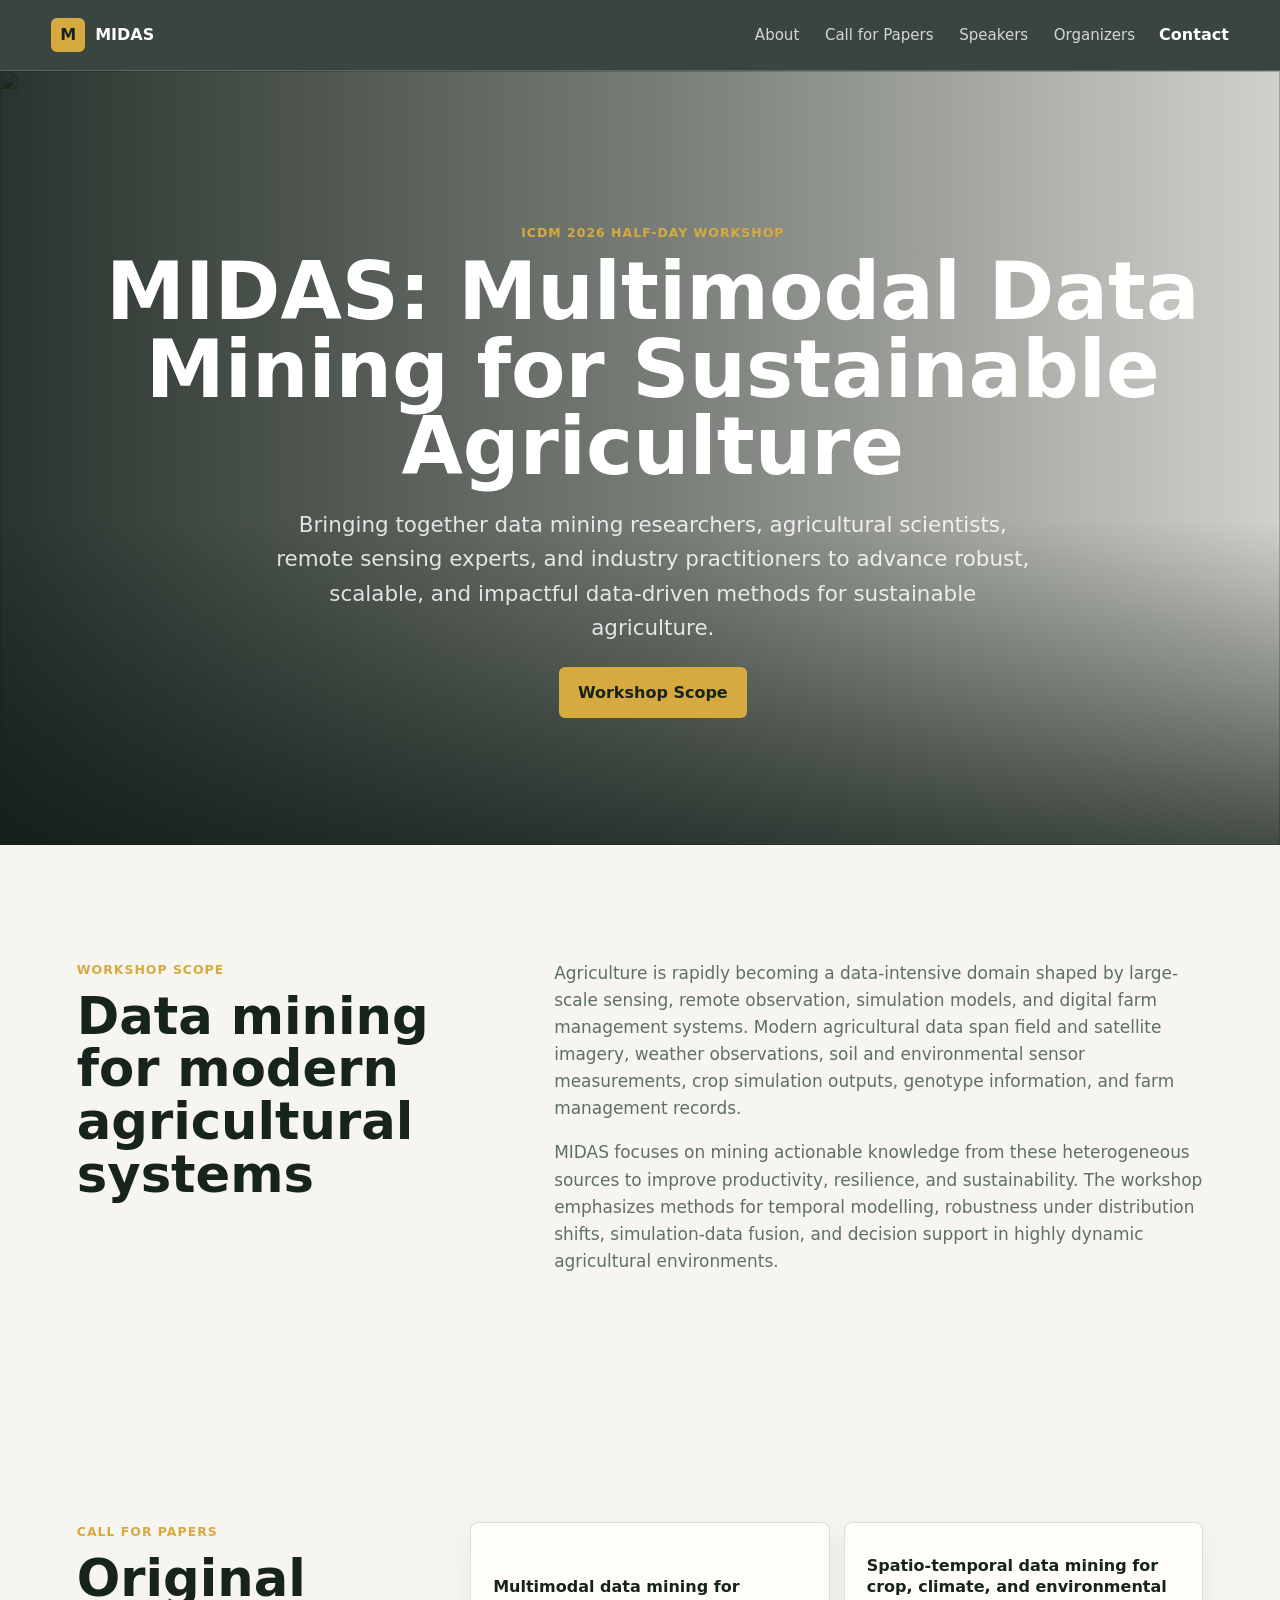
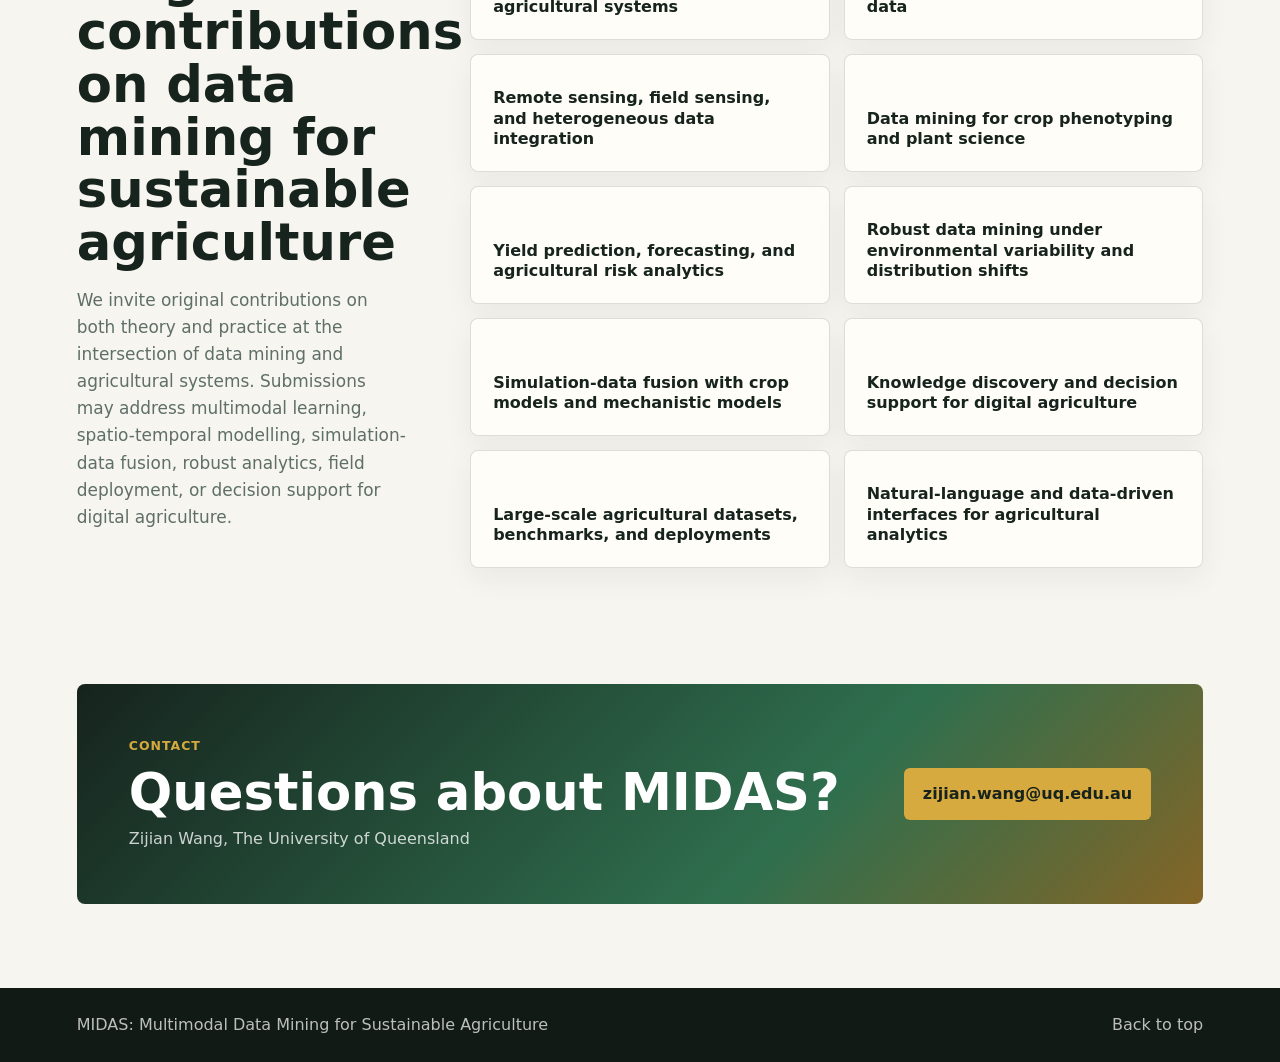
==== index.html @ 63b59623 "landing page" ====
<!doctype html>
<html lang="en">
  <head>
    <meta charset="utf-8">
    <meta name="viewport" content="width=device-width, initial-scale=1">
    <meta
      name="description"
      content="MIDAS: Multimodal Data Mining for Sustainable Agriculture, a half-day ICDM 2026 workshop."
    >
    <title>MIDAS | ICDM 2026 Workshop</title>
    <link rel="preconnect" href="https://images.unsplash.com">
    <link rel="stylesheet" href="styles.css">
  </head>
  <body>
    <header class="site-header">
      <a class="brand" href="index.html" aria-label="MIDAS home">
        <span class="brand-mark">M</span>
        <span>MIDAS</span>
      </a>
      <nav class="nav" aria-label="Primary navigation">
        <a href="index.html#about">About</a>
        <a href="index.html#cfp">Call for Papers</a>
        <a href="speakers.html">Speakers</a>
        <a href="organizers.html">Organizers</a>
      </nav>
      <a class="nav-cta" href="mailto:zijian.wang@uq.edu.au">Contact</a>
    </header>

    <main id="top">
      <section class="hero" aria-labelledby="hero-title">
        <div class="hero-media" aria-hidden="true">
          <img
            src="https://images.unsplash.com/photo-1500382017468-9049fed747ef?auto=format&fit=crop&w=1800&q=80"
            alt=""
          >
        </div>
        <div class="hero-overlay"></div>
        <div class="hero-content">
          <p class="eyebrow">ICDM 2026 Half-Day Workshop</p>
          <h1 id="hero-title">MIDAS: Multimodal Data Mining for Sustainable Agriculture</h1>
          <p class="hero-copy">
            Bringing together data mining researchers, agricultural scientists, remote sensing experts, and
            industry practitioners to advance robust, scalable, and impactful data-driven methods for sustainable
            agriculture.
          </p>
          <div class="hero-actions">
            <a class="button primary" href="#about">Workshop Scope</a>
          </div>
        </div>
      </section>

      <section class="section split" id="about">
        <div>
          <p class="eyebrow">Workshop Scope</p>
          <h2>Data mining for modern agricultural systems</h2>
        </div>
        <div class="section-copy">
          <p>
            Agriculture is rapidly becoming a data-intensive domain shaped by large-scale sensing, remote
            observation, simulation models, and digital farm management systems. Modern agricultural data span
            field and satellite imagery, weather observations, soil and environmental sensor measurements, crop
            simulation outputs, genotype information, and farm management records.
          </p>
          <p>
            MIDAS focuses on mining actionable knowledge from these heterogeneous sources to improve
            productivity, resilience, and sustainability. The workshop emphasizes methods for temporal
            modelling, robustness under distribution shifts, simulation-data fusion, and decision support in
            highly dynamic agricultural environments.
          </p>
        </div>
      </section>

      <section class="section cfp-section" id="cfp">
        <div>
          <p class="eyebrow">Call for Papers</p>
          <h2>Original contributions on data mining for sustainable agriculture</h2>
          <p class="section-copy">
            We invite original contributions on both theory and practice at the intersection of data mining and
            agricultural systems. Submissions may address multimodal learning, spatio-temporal modelling,
            simulation-data fusion, robust analytics, field deployment, or decision support for digital agriculture.
          </p>
        </div>
        <div class="topic-grid">
          <article>Multimodal data mining for agricultural systems</article>
          <article>Spatio-temporal data mining for crop, climate, and environmental data</article>
          <article>Remote sensing, field sensing, and heterogeneous data integration</article>
          <article>Data mining for crop phenotyping and plant science</article>
          <article>Yield prediction, forecasting, and agricultural risk analytics</article>
          <article>Robust data mining under environmental variability and distribution shifts</article>
          <article>Simulation-data fusion with crop models and mechanistic models</article>
          <article>Knowledge discovery and decision support for digital agriculture</article>
          <article>Large-scale agricultural datasets, benchmarks, and deployments</article>
          <article>Natural-language and data-driven interfaces for agricultural analytics</article>
        </div>
      </section>

      <section class="contact-band">
        <div>
          <p class="eyebrow">Contact</p>
          <h2>Questions about MIDAS?</h2>
          <p>Zijian Wang, The University of Queensland</p>
        </div>
        <a class="button primary" href="mailto:zijian.wang@uq.edu.au">zijian.wang@uq.edu.au</a>
      </section>
    </main>

    <footer class="site-footer">
      <p>MIDAS: Multimodal Data Mining for Sustainable Agriculture</p>
      <a href="index.html#top">Back to top</a>
    </footer>
  </body>
</html>
---- styles.css ----
:root {
  --ink: #17231d;
  --muted: #5e6f67;
  --paper: #f7f5ef;
  --paper-strong: #fffdf7;
  --leaf: #2f6f4e;
  --field: #d7aa3f;
  --water: #2d6c88;
  --clay: #a6583c;
  --line: rgba(23, 35, 29, 0.14);
  --shadow: 0 18px 60px rgba(22, 38, 28, 0.14);
}

* {
  box-sizing: border-box;
}

html {
  scroll-behavior: smooth;
}

body {
  margin: 0;
  color: var(--ink);
  background: var(--paper);
  font-family: Inter, ui-sans-serif, system-ui, -apple-system, BlinkMacSystemFont, "Segoe UI", sans-serif;
  line-height: 1.6;
}

a {
  color: inherit;
  text-decoration: none;
}

.site-header {
  position: sticky;
  top: 0;
  z-index: 10;
  display: flex;
  align-items: center;
  gap: 24px;
  padding: 14px clamp(18px, 4vw, 54px);
  border-bottom: 1px solid rgba(255, 255, 255, 0.18);
  color: #fff;
  background: rgba(23, 35, 29, 0.84);
  backdrop-filter: blur(18px);
}

.brand,
.nav {
  display: flex;
  align-items: center;
}

.brand {
  gap: 10px;
  font-weight: 800;
  letter-spacing: 0;
  margin-right: auto;
}

.brand-mark {
  display: grid;
  width: 34px;
  height: 34px;
  place-items: center;
  color: var(--ink);
  background: var(--field);
  border-radius: 6px;
}

.nav {
  justify-content: flex-end;
  gap: clamp(12px, 2vw, 28px);
  color: rgba(255, 255, 255, 0.78);
  font-size: 0.94rem;
}

.nav a,
.nav-cta {
  padding: 8px 0;
}

.nav a:hover,
.nav a[aria-current="page"],
.nav-cta:hover,
.site-footer a:hover {
  color: var(--field);
}

.nav-cta {
  color: #fff;
  font-weight: 700;
}

.hero {
  position: relative;
  min-height: 86vh;
  display: grid;
  align-items: center;
  justify-items: center;
  overflow: hidden;
  padding: 112px clamp(20px, 6vw, 84px) 86px;
  color: #fff;
}

.hero-media,
.hero-media img,
.hero-overlay {
  position: absolute;
  inset: 0;
}

.hero-media img {
  width: 100%;
  height: 100%;
  object-fit: cover;
}

.hero-overlay {
  background:
    linear-gradient(90deg, rgba(13, 24, 18, 0.88), rgba(13, 24, 18, 0.54) 52%, rgba(13, 24, 18, 0.16)),
    linear-gradient(0deg, rgba(13, 24, 18, 0.72), transparent 42%);
}

.hero-content {
  position: relative;
  width: min(1320px, 90vw);
  text-align: center;
}

.eyebrow {
  margin: 0 0 10px;
  color: var(--field);
  font-size: 0.78rem;
  font-weight: 900;
  letter-spacing: 0.08em;
  text-transform: uppercase;
}

h1,
h2,
h3,
p {
  margin-top: 0;
}

h1 {
  max-width: 1320px;
  margin-bottom: 22px;
  font-size: clamp(3.2rem, 6.2vw, 5.7rem);
  line-height: 0.98;
  letter-spacing: 0;
}

h2 {
  margin-bottom: 18px;
  font-size: clamp(2rem, 4vw, 3.7rem);
  line-height: 1.03;
  letter-spacing: 0;
}

h3 {
  margin-bottom: 8px;
  font-size: 1.18rem;
  line-height: 1.25;
}

.hero-copy {
  max-width: 760px;
  margin-right: auto;
  margin-left: auto;
  color: rgba(255, 255, 255, 0.84);
  font-size: clamp(1.05rem, 2vw, 1.34rem);
}

.hero-actions,
.contact-band {
  display: flex;
  align-items: center;
  gap: 14px;
  flex-wrap: wrap;
}

.hero-actions {
  justify-content: center;
}

.button {
  display: inline-flex;
  align-items: center;
  justify-content: center;
  min-height: 46px;
  padding: 12px 18px;
  border: 1px solid transparent;
  border-radius: 6px;
  font-weight: 800;
}

.button.primary {
  color: var(--ink);
  background: var(--field);
}

.button.secondary {
  color: #fff;
  border-color: rgba(255, 255, 255, 0.42);
  background: rgba(255, 255, 255, 0.08);
}

.section {
  padding: clamp(64px, 9vw, 118px) clamp(20px, 6vw, 84px);
}

.subpage-hero {
  padding: clamp(108px, 15vw, 168px) clamp(20px, 6vw, 84px) clamp(54px, 8vw, 86px);
  color: #fff;
  background:
    linear-gradient(90deg, rgba(18, 34, 25, 0.94), rgba(47, 111, 78, 0.82)),
    url("https://images.unsplash.com/photo-1500382017468-9049fed747ef?auto=format&fit=crop&w=1600&q=80") center / cover;
}

.subpage-hero h1 {
  max-width: 760px;
  margin-bottom: 16px;
}

.subpage-hero p:not(.eyebrow) {
  max-width: 760px;
  color: rgba(255, 255, 255, 0.82);
  font-size: clamp(1.05rem, 2vw, 1.3rem);
}

.split {
  display: grid;
  grid-template-columns: minmax(240px, 0.75fr) minmax(300px, 1.25fr);
  gap: clamp(32px, 7vw, 88px);
  align-items: start;
}

.section-copy {
  color: var(--muted);
  font-size: 1.06rem;
}

.section-heading {
  max-width: 780px;
  margin-bottom: 32px;
}

.cfp-section {
  display: grid;
  grid-template-columns: minmax(280px, 0.62fr) minmax(420px, 1.38fr);
  gap: clamp(30px, 5vw, 68px);
  align-items: start;
}

.topic-grid,
.people-grid {
  display: grid;
  grid-template-columns: repeat(2, minmax(0, 1fr));
  gap: 14px;
}

.topic-grid article,
.person-card,
.organizer-list article {
  border: 1px solid var(--line);
  border-radius: 8px;
  background: var(--paper-strong);
  box-shadow: 0 10px 30px rgba(22, 38, 28, 0.06);
}

.topic-grid article {
  min-height: 118px;
  padding: 22px;
  display: flex;
  align-items: end;
  font-weight: 800;
  line-height: 1.28;
}

.people-section {
  background: #fbfaf6;
}

.people-grid.compact {
  grid-template-columns: repeat(2, minmax(220px, 420px));
}

.person-card {
  padding: 24px;
}

.feature-card {
  min-height: 220px;
  display: flex;
  flex-direction: column;
  justify-content: end;
  padding: clamp(28px, 5vw, 46px);
}

.feature-card h2 {
  margin-bottom: 10px;
  font-size: clamp(1.8rem, 3vw, 3rem);
}

.person-card p,
.organizer-list p {
  margin-bottom: 0;
  color: var(--muted);
}

.organizer-list {
  display: grid;
  grid-template-columns: repeat(3, minmax(0, 1fr));
  gap: 14px;
}

.organizer-list article {
  padding: 22px;
}

.contact-band {
  justify-content: space-between;
  margin: 0 clamp(20px, 6vw, 84px) clamp(54px, 7vw, 84px);
  padding: clamp(28px, 5vw, 52px);
  color: #fff;
  background: linear-gradient(135deg, #16231d, #2f6f4e 64%, #846526);
  border-radius: 8px;
}

.contact-band h2 {
  margin-bottom: 8px;
}

.contact-band p:last-child {
  margin-bottom: 0;
  color: rgba(255, 255, 255, 0.78);
}

.site-footer {
  display: flex;
  align-items: center;
  justify-content: space-between;
  gap: 20px;
  padding: 24px clamp(20px, 6vw, 84px);
  color: rgba(255, 255, 255, 0.72);
  background: #111a15;
}

.site-footer p {
  margin: 0;
}

@media (max-width: 900px) {
  .site-header {
    flex-wrap: wrap;
  }

  .nav {
    order: 3;
    width: 100%;
    justify-content: flex-end;
    overflow-x: auto;
    padding-bottom: 2px;
  }

  .split,
  .cfp-section,
  .organizer-list {
    grid-template-columns: 1fr;
  }

  .hero {
    min-height: 78vh;
  }
}

@media (max-width: 680px) {
  .site-header {
    gap: 10px;
    padding: 12px 16px;
  }

  .brand {
    font-size: 0.95rem;
  }

  .nav {
    gap: 16px;
    font-size: 0.86rem;
  }

  .nav-cta {
    font-size: 0.9rem;
  }

  .hero {
    padding: 132px 20px 42px;
  }

  h1 {
    font-size: clamp(2.6rem, 15vw, 4.2rem);
  }

  .topic-grid,
  .people-grid,
  .people-grid.compact {
    grid-template-columns: 1fr;
  }

  .topic-grid article {
    min-height: 92px;
  }

  .site-footer {
    display: block;
  }

  .site-footer a {
    display: inline-block;
    margin-top: 10px;
  }
}
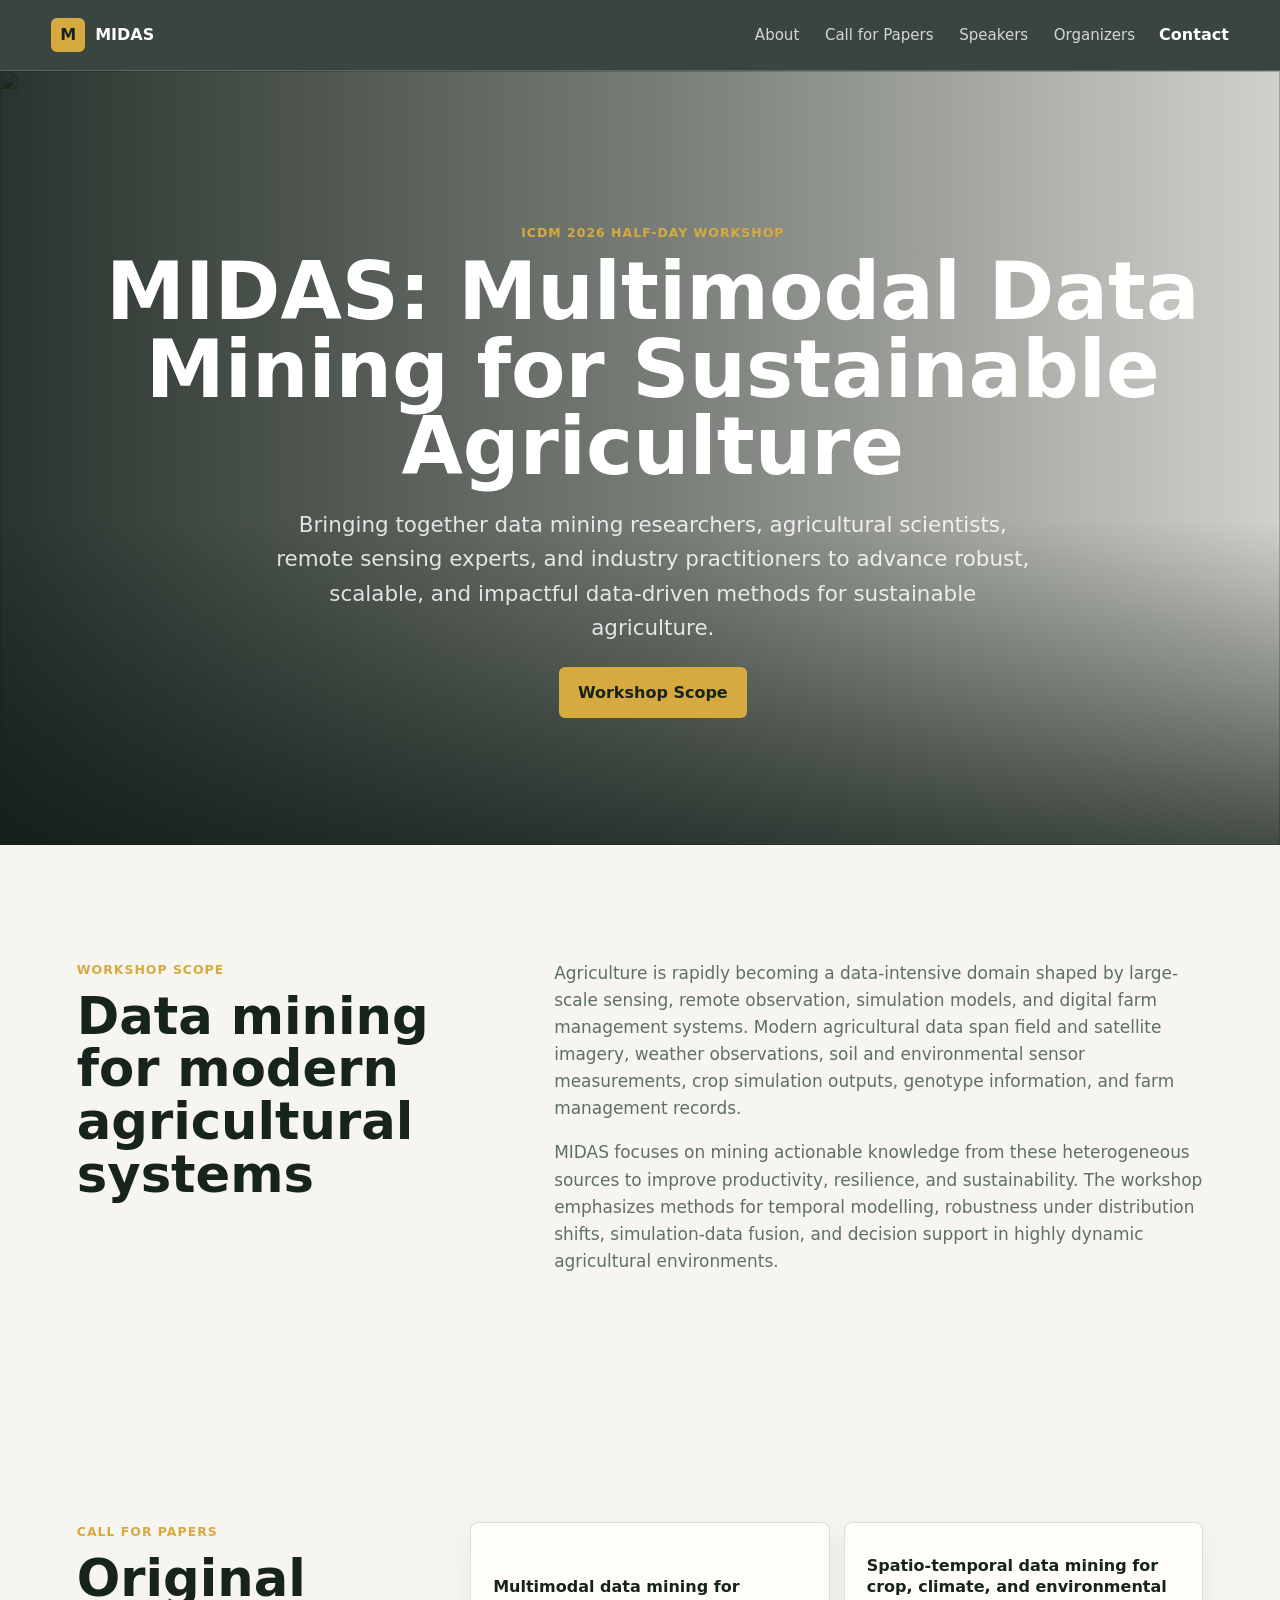
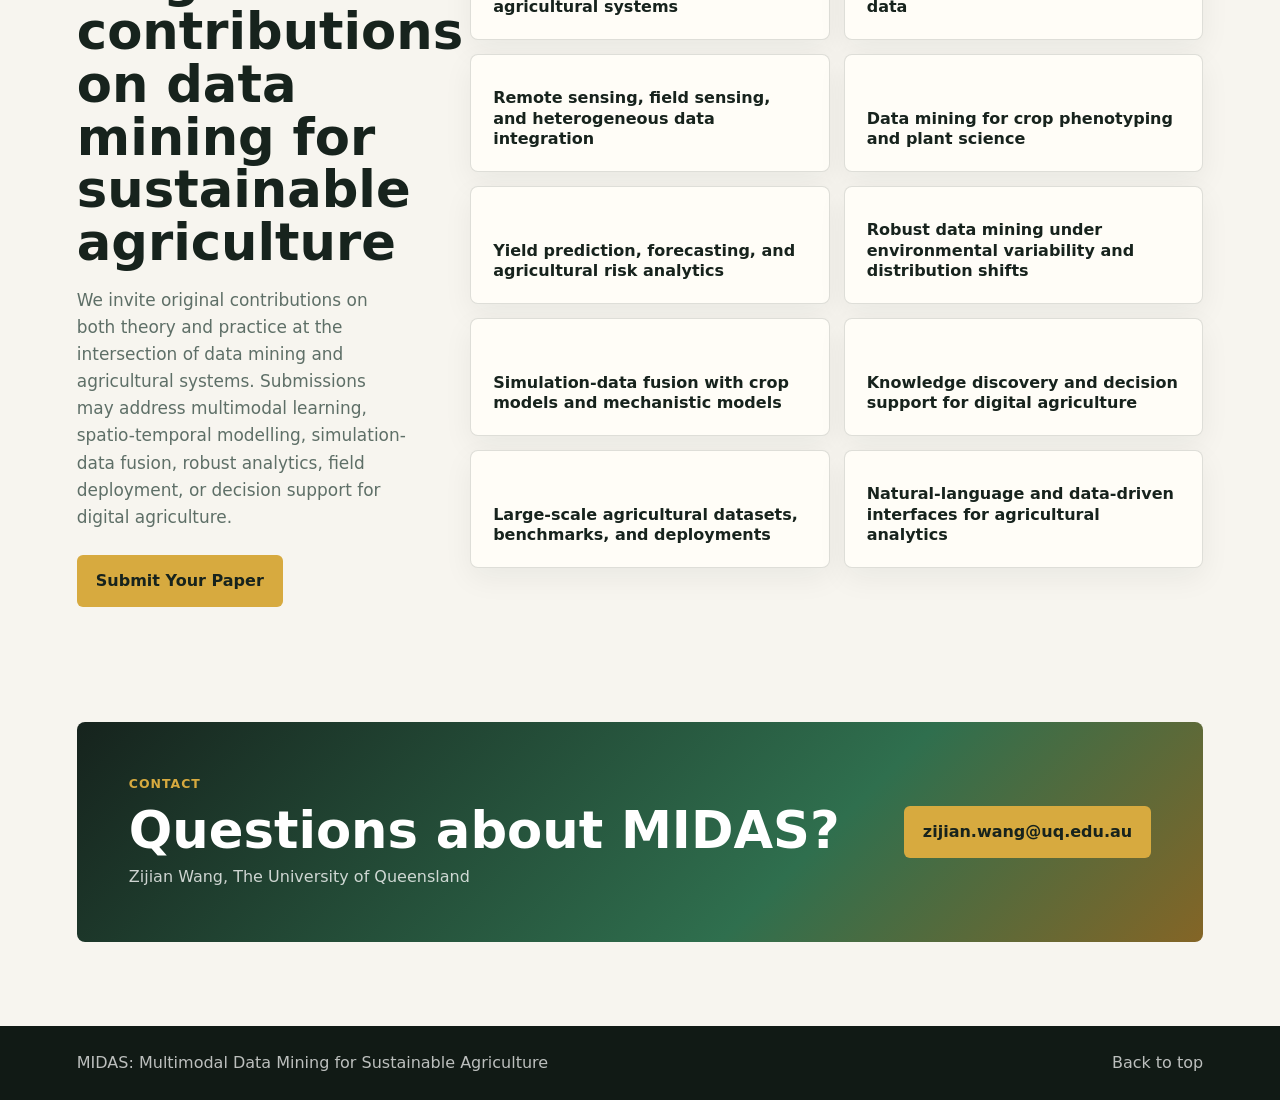
==== commit fb0bd51e: "Add submission link for paper contributions" ====
--- a/index.html
+++ b/index.html
@@ -79,6 +79,11 @@
             agricultural systems. Submissions may address multimodal learning, spatio-temporal modelling,
             simulation-data fusion, robust analytics, field deployment, or decision support for digital agriculture.
           </p>
+          <div style="margin-top: 1.5rem;">
+            <a class="button primary" href="https://wi-lab.com/cyberchair/2026/icdm26/scripts/submit.php?subarea=S24&amp;undisplay_detail=1&amp;wh=/cyberchair/2026/icdm26/scripts/ws_submit.php" target="_blank" rel="noopener noreferrer">
+              Submit Your Paper
+            </a>
+          </div>
         </div>
         <div class="topic-grid">
           <article>Multimodal data mining for agricultural systems</article>
--- a/styles.css
+++ b/styles.css
@@ -305,6 +305,14 @@
   font-size: clamp(1.8rem, 3vw, 3rem);
 }
 
+.tba-card {
+  max-width: 720px;
+  min-height: 260px;
+  margin: 0 auto;
+  text-align: center;
+  align-items: center;
+}
+
 .person-card p,
 .organizer-list p {
   margin-bottom: 0;
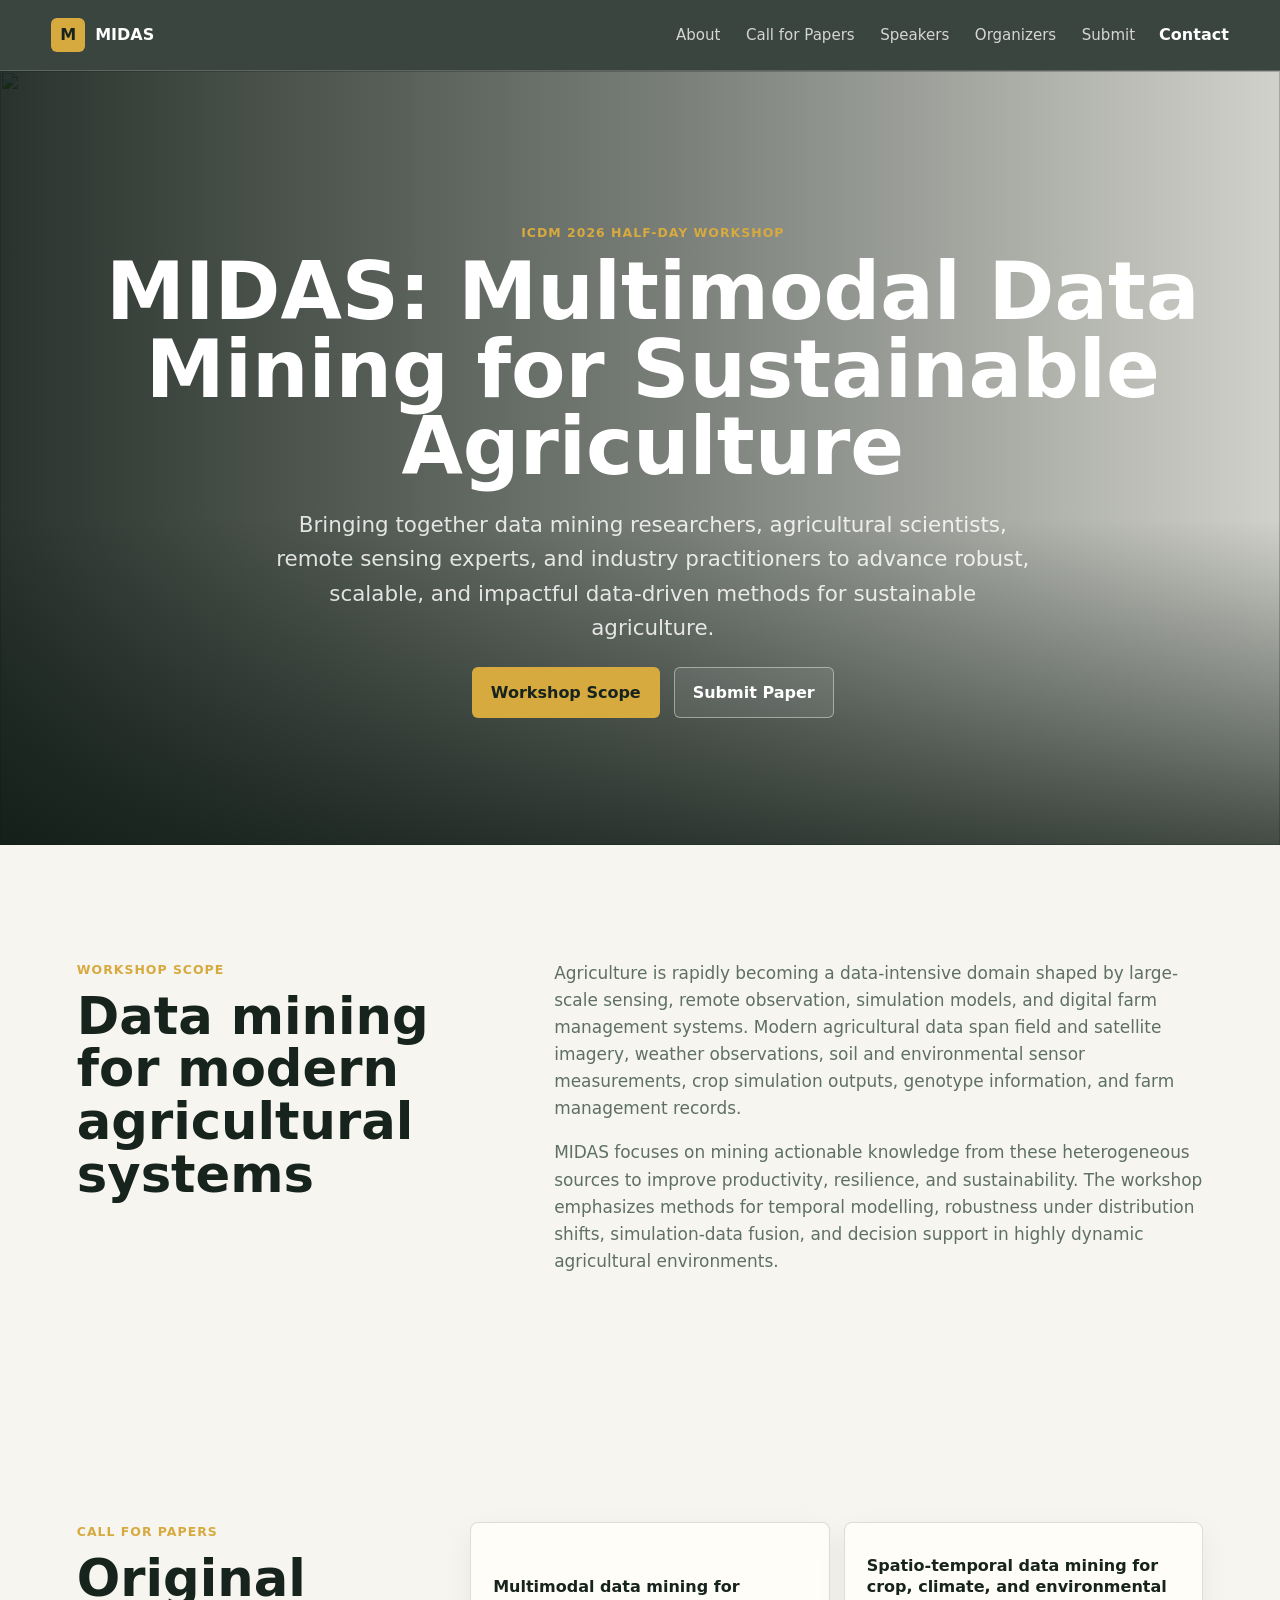
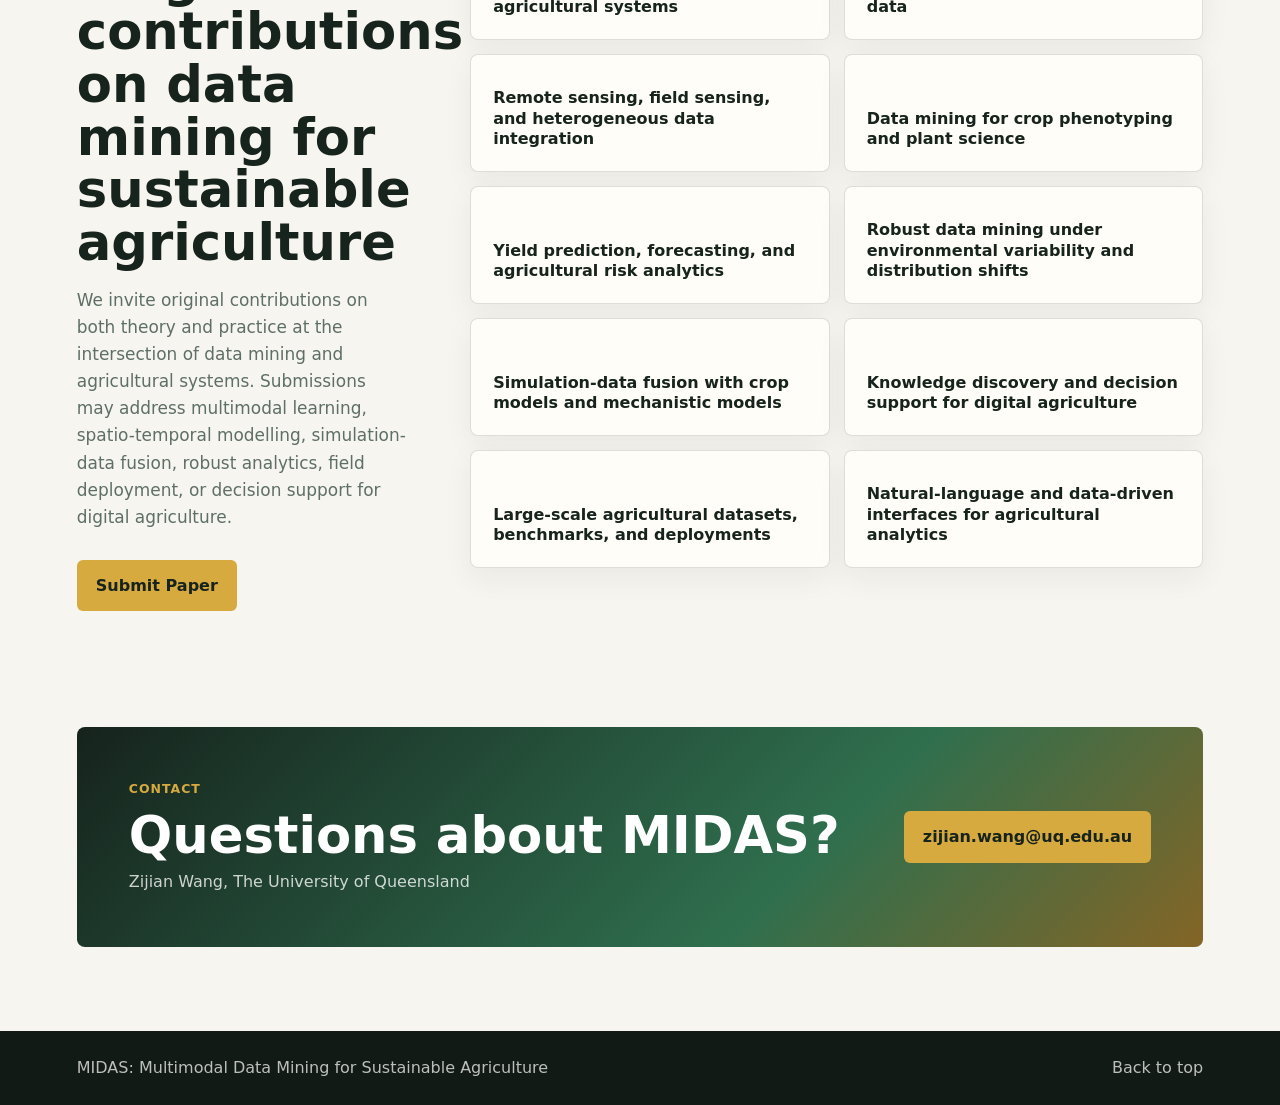
==== commit 6e38be2b: "Update MIDAS workshop site" ====
--- a/index.html
+++ b/index.html
@@ -22,6 +22,11 @@
         <a href="index.html#cfp">Call for Papers</a>
         <a href="speakers.html">Speakers</a>
         <a href="organizers.html">Organizers</a>
+        <a
+          href="https://wi-lab.com/cyberchair/2026/icdm26/scripts/submit.php?subarea=S24&amp;undisplay_detail=1&amp;wh=/cyberchair/2026/icdm26/scripts/ws_submit.php"
+          target="_blank"
+          rel="noopener"
+        >Submit</a>
       </nav>
       <a class="nav-cta" href="mailto:zijian.wang@uq.edu.au">Contact</a>
     </header>
@@ -45,6 +50,12 @@
           </p>
           <div class="hero-actions">
             <a class="button primary" href="#about">Workshop Scope</a>
+            <a
+              class="button secondary"
+              href="https://wi-lab.com/cyberchair/2026/icdm26/scripts/submit.php?subarea=S24&amp;undisplay_detail=1&amp;wh=/cyberchair/2026/icdm26/scripts/ws_submit.php"
+              target="_blank"
+              rel="noopener"
+            >Submit Paper</a>
           </div>
         </div>
       </section>
@@ -79,11 +90,12 @@
             agricultural systems. Submissions may address multimodal learning, spatio-temporal modelling,
             simulation-data fusion, robust analytics, field deployment, or decision support for digital agriculture.
           </p>
-          <div style="margin-top: 1.5rem;">
-            <a class="button primary" href="https://wi-lab.com/cyberchair/2026/icdm26/scripts/submit.php?subarea=S24&amp;undisplay_detail=1&amp;wh=/cyberchair/2026/icdm26/scripts/ws_submit.php" target="_blank" rel="noopener noreferrer">
-              Submit Your Paper
-            </a>
-          </div>
+          <a
+            class="button primary cfp-submit"
+            href="https://wi-lab.com/cyberchair/2026/icdm26/scripts/submit.php?subarea=S24&amp;undisplay_detail=1&amp;wh=/cyberchair/2026/icdm26/scripts/ws_submit.php"
+            target="_blank"
+            rel="noopener"
+          >Submit Paper</a>
         </div>
         <div class="topic-grid">
           <article>Multimodal data mining for agricultural systems</article>
--- a/styles.css
+++ b/styles.css
@@ -208,6 +208,10 @@
   background: rgba(255, 255, 255, 0.08);
 }
 
+.cfp-submit {
+  margin-top: 12px;
+}
+
 .section {
   padding: clamp(64px, 9vw, 118px) clamp(20px, 6vw, 84px);
 }
@@ -313,6 +317,52 @@
   align-items: center;
 }
 
+.keynote-card {
+  max-width: 1180px;
+  margin: 0 auto;
+  padding: clamp(28px, 5vw, 56px);
+}
+
+.keynote-meta {
+  padding-bottom: 28px;
+  margin-bottom: 30px;
+  border-bottom: 1px solid var(--line);
+}
+
+.keynote-meta h2 {
+  margin-bottom: 10px;
+  font-size: clamp(2.2rem, 5vw, 4.4rem);
+}
+
+.keynote-content {
+  display: grid;
+  gap: 28px;
+}
+
+.keynote-content h3 {
+  color: var(--leaf);
+  font-size: 0.92rem;
+  font-weight: 900;
+  letter-spacing: 0.08em;
+  text-transform: uppercase;
+}
+
+.keynote-content p {
+  color: var(--muted);
+}
+
+.keynote-content p:not(:last-child) {
+  margin-bottom: 14px;
+}
+
+.talk-title {
+  max-width: 940px;
+  color: var(--ink);
+  font-size: clamp(1.28rem, 2vw, 1.8rem);
+  font-weight: 800;
+  line-height: 1.25;
+}
+
 .person-card p,
 .organizer-list p {
   margin-bottom: 0;
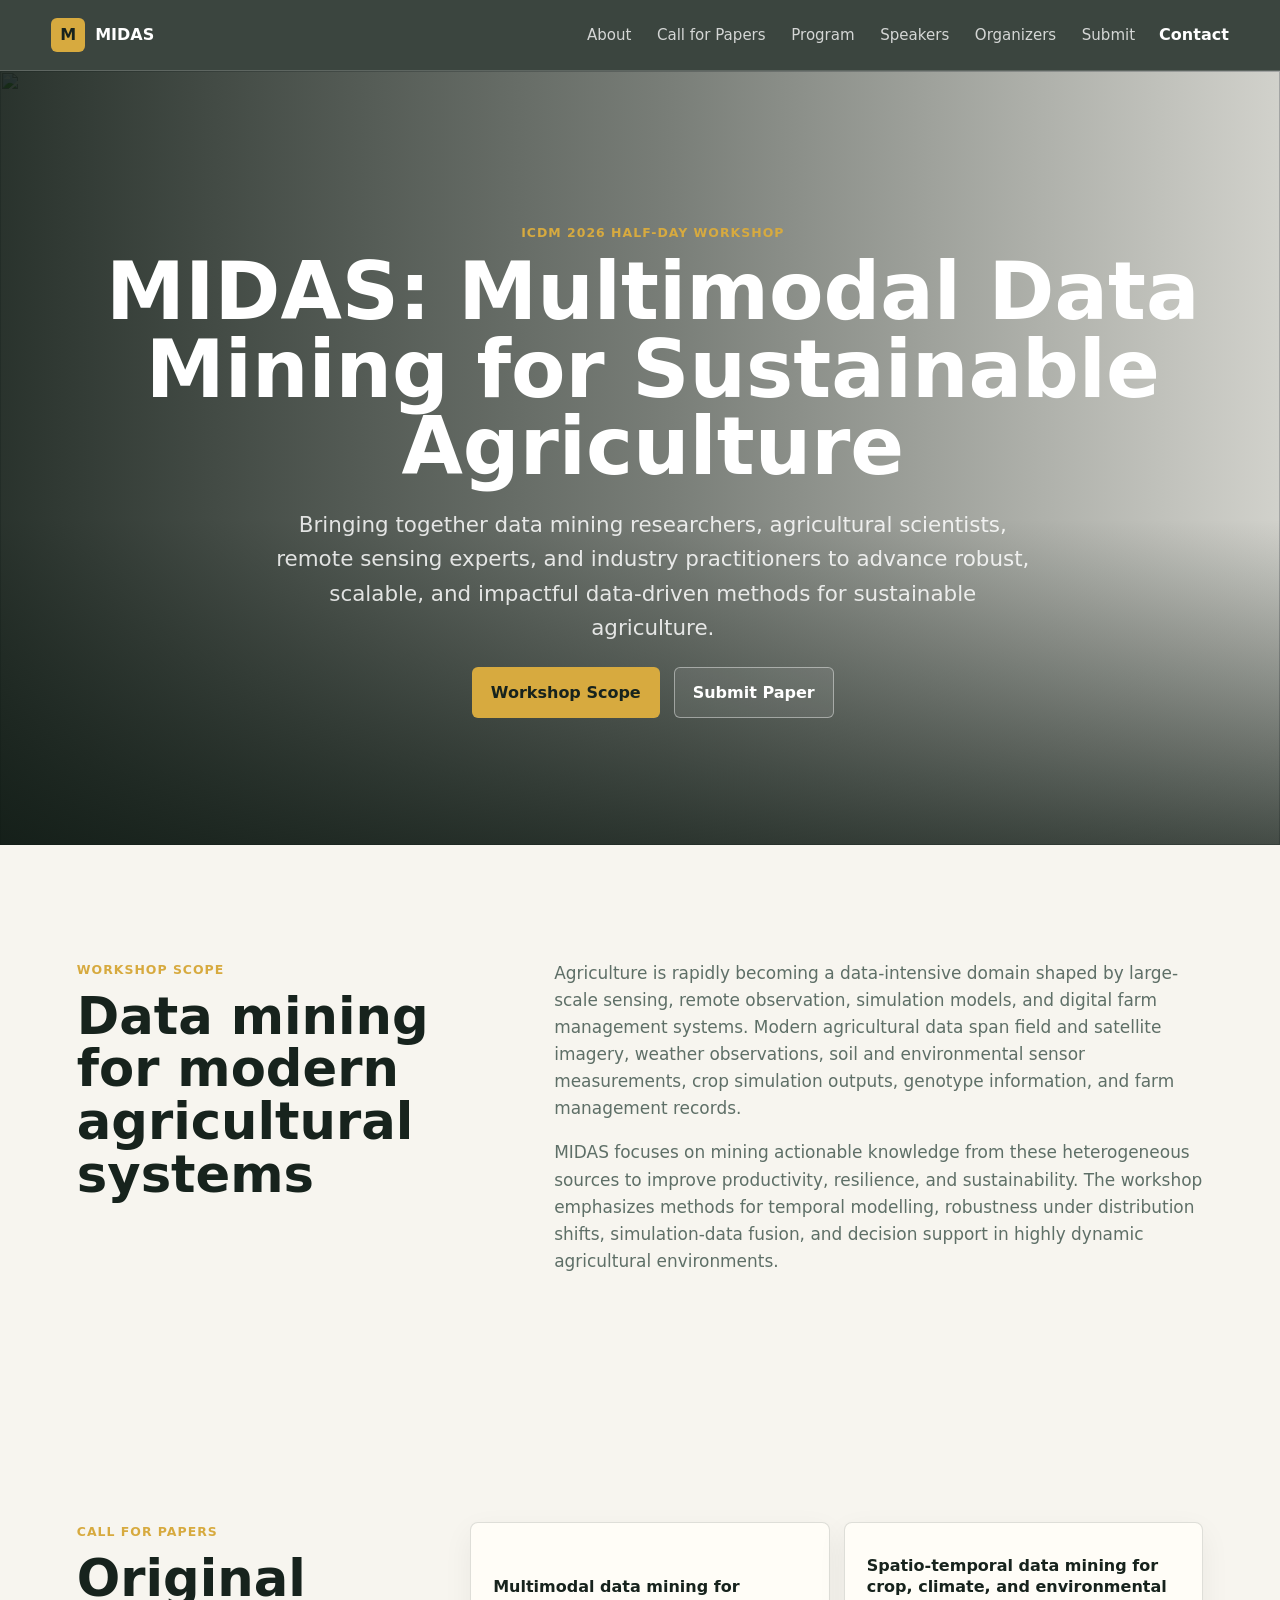
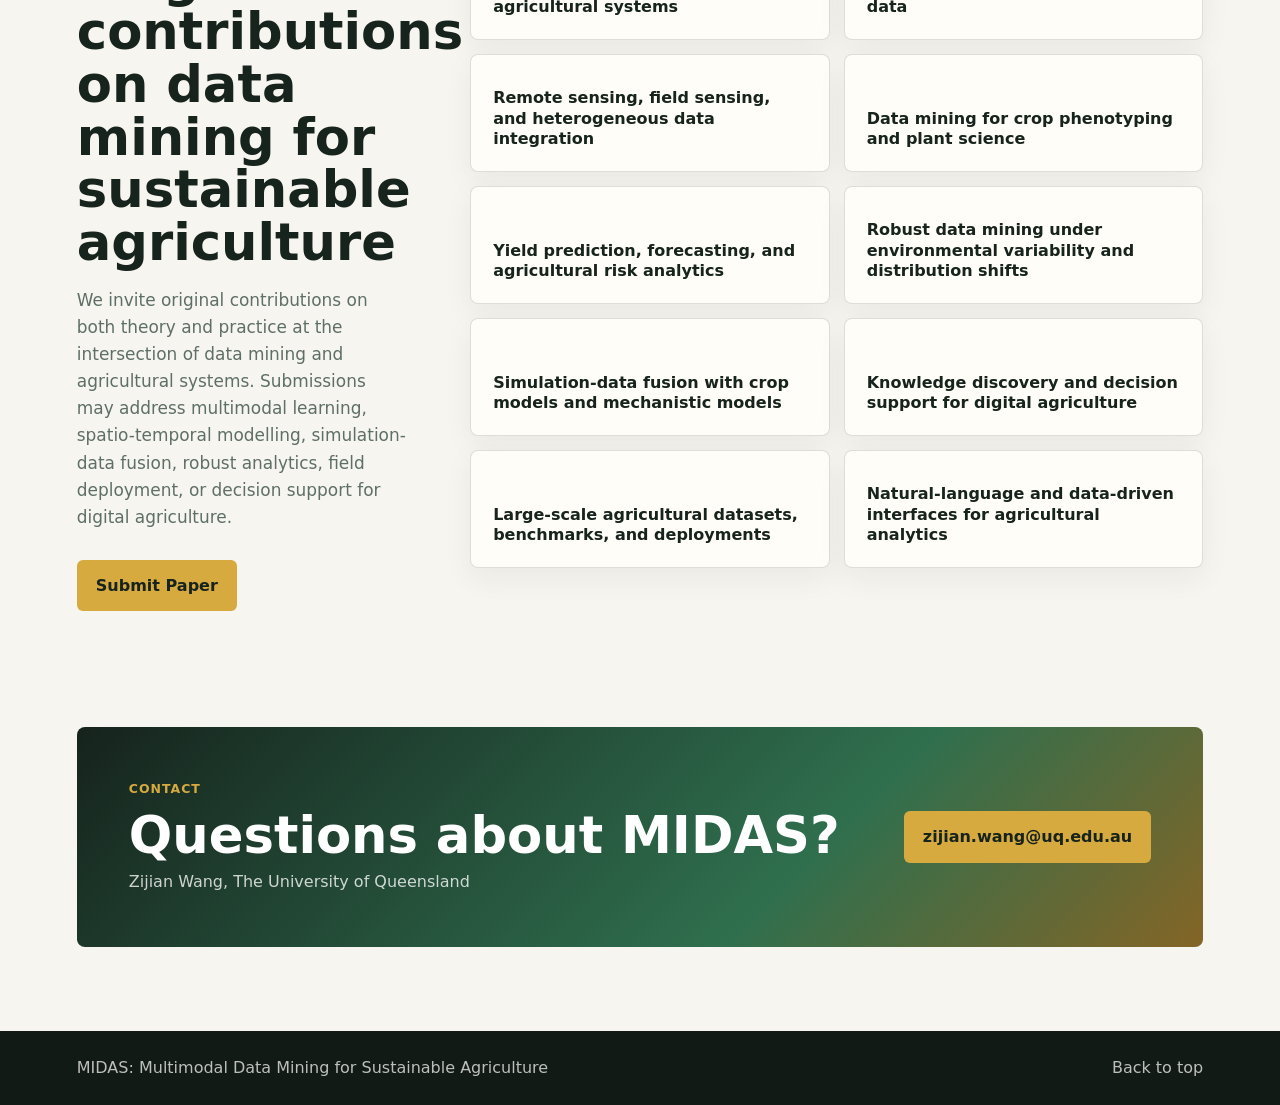
==== commit 1ab2ac05: "Add the ICDM 2026 program page for the handbook. Publish the assigned schedule, papers, and keynote," ====
--- a/index.html
+++ b/index.html
@@ -20,6 +20,7 @@
       <nav class="nav" aria-label="Primary navigation">
         <a href="index.html#about">About</a>
         <a href="index.html#cfp">Call for Papers</a>
+        <a href="program.html">Program</a>
         <a href="speakers.html">Speakers</a>
         <a href="organizers.html">Organizers</a>
         <a
--- a/styles.css
+++ b/styles.css
@@ -379,6 +379,123 @@
   padding: 22px;
 }
 
+.organizer-photo {
+  width: 100%;
+  aspect-ratio: 1;
+  object-fit: cover;
+  object-position: center 18%;
+  margin-bottom: 14px;
+  border-radius: 6px;
+  background: #e7e2d6;
+}
+
+.program-facts {
+  display: grid;
+  grid-template-columns: repeat(3, minmax(0, 1fr));
+  gap: 14px;
+  max-width: 1180px;
+  margin: 0 auto 28px;
+}
+
+.program-facts article {
+  padding: 18px 20px;
+  border: 1px solid var(--line);
+  border-radius: 8px;
+  background: var(--paper-strong);
+}
+
+.program-facts span {
+  display: block;
+  margin-bottom: 4px;
+  color: var(--leaf);
+  font-size: 0.78rem;
+  font-weight: 800;
+  letter-spacing: 0.08em;
+  text-transform: uppercase;
+}
+
+.program-facts strong {
+  font-size: 1.05rem;
+}
+
+.program-scroll {
+  max-width: 1180px;
+  margin: 0 auto 28px;
+  overflow-x: auto;
+}
+
+.program-table {
+  width: 100%;
+  min-width: 680px;
+  border-collapse: collapse;
+  overflow: hidden;
+  background: var(--paper-strong);
+  border: 1px solid var(--line);
+  border-radius: 8px;
+}
+
+.program-table th,
+.program-table td {
+  padding: 16px 18px;
+  text-align: left;
+  vertical-align: top;
+  border-bottom: 1px solid var(--line);
+}
+
+.program-table th {
+  color: #fff;
+  background: #1b4332;
+  font-size: 0.78rem;
+  letter-spacing: 0.08em;
+  text-transform: uppercase;
+}
+
+.program-table tr:last-child td {
+  border-bottom: 0;
+}
+
+.program-table td:first-child {
+  font-weight: 800;
+  white-space: nowrap;
+}
+
+.paper-id {
+  display: inline-block;
+  margin-right: 8px;
+  color: var(--leaf);
+  font-weight: 800;
+}
+
+.keynote-slot {
+  display: grid;
+  grid-template-columns: 180px minmax(0, 1fr);
+  gap: 28px;
+  align-items: center;
+  max-width: 1180px;
+  margin: 0 auto;
+  padding: 22px;
+  border: 1px solid var(--line);
+  border-radius: 8px;
+  background: var(--paper-strong);
+}
+
+.keynote-slot img {
+  width: 180px;
+  height: 220px;
+  object-fit: cover;
+  object-position: center top;
+  border-radius: 6px;
+}
+
+.keynote-slot h2 {
+  margin-bottom: 8px;
+}
+
+.keynote-slot .talk-title {
+  margin-top: 12px;
+  margin-bottom: 0;
+}
+
 .contact-band {
   justify-content: space-between;
   margin: 0 clamp(20px, 6vw, 84px) clamp(54px, 7vw, 84px);
@@ -426,8 +543,15 @@
 
   .split,
   .cfp-section,
-  .organizer-list {
+  .organizer-list,
+  .program-facts,
+  .keynote-slot {
     grid-template-columns: 1fr;
+  }
+
+  .keynote-slot img {
+    width: 160px;
+    height: 196px;
   }
 
   .hero {
